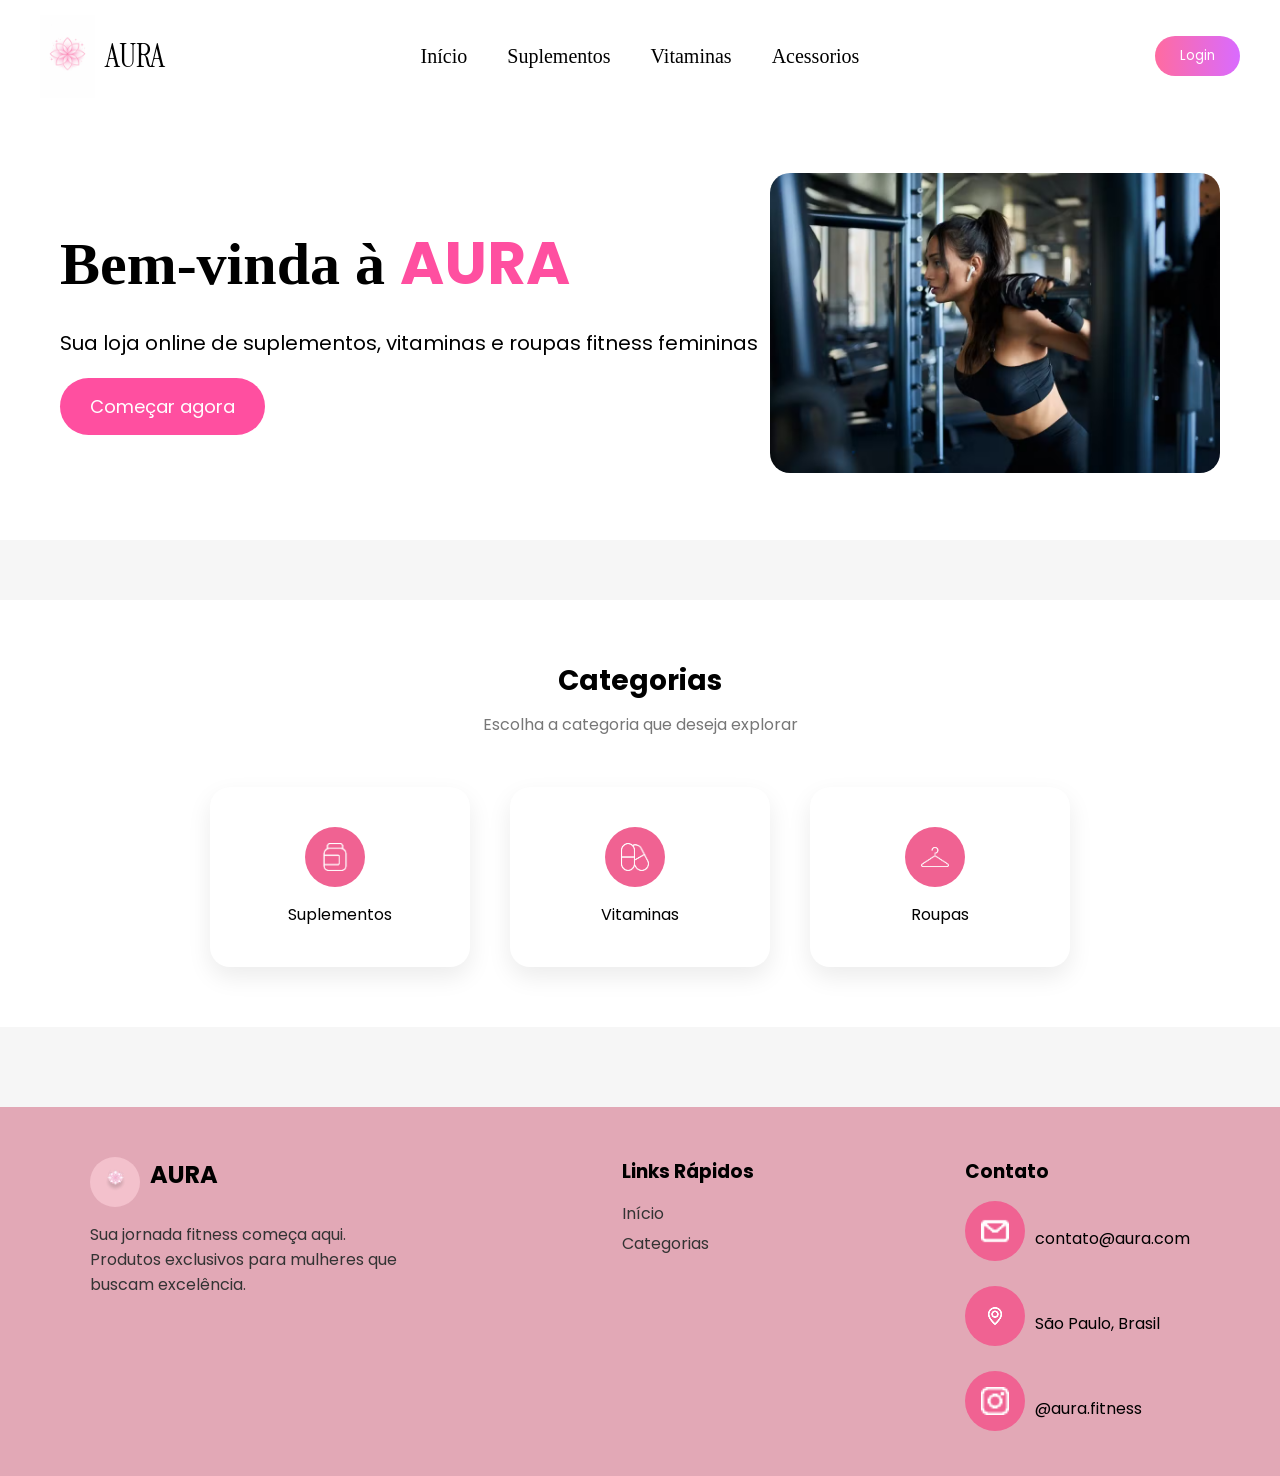
==== index.html @ 8f2a3bb4 "primeiro commit" ====
<!DOCTYPE html>
<html lang="pt-br">
<head>
<meta charset="UTF-8">
<meta name="viewport" content="width=device-width, initial-scale=1.0">
<title>AURA</title>
<link rel="stylesheet" href="./styles/styles.css">
</head>
<body>

<header>
    <div class="logo">
        <div class="logocomeço">
            <img src="./image/logoAura.png" alt="Logo Aura" class="logoAura">
            <h1 class="logo">AURA</h1>
                <nav>
                    <a href="#">Início  </a>
                    <a href="#">Suplementos  </a>
                    <a href="#">Vitaminas  </a>
                    <a href="#">Acessorios  </a>
                </nav>
        </div>
    </div>

    <button class="login">Login</button>
</header>

<section class="hero">
    <div class="texto">
    <h2>Bem-vinda à <span>AURA</span></h2>
    <p>Sua loja online de suplementos, vitaminas e roupas fitness femininas</p>
    <button>Começar agora</button>
</div>

<div class="imagem">
    <img src="./image/image.png" alt="Mulher">
    </div>
</section>

<section class="categorias">
    <h2>Categorias</h2>
    <p>Escolha a categoria que deseja explorar</p>
  
    <div class="cards">
  
      <div class="card">
        <div class="icon-circle">
          <img src="./image/suplementos.png" alt="">
        </div>
        <span>Suplementos</span>
      </div>
  
      <div class="card">
        <div class="icon-circle">
          <img src="./image/image 8.png" alt="">
        </div>
        <span>Vitaminas</span>
      </div>
  
      <div class="card">
        <div class="icon-circle">
          <img src="./image/cabide 1.png" alt="">
        </div>
        <span>Roupas</span>
      </div>
  
    </div>
  </section>
<footer class="footer">
    <div class="footer-container">
  
  
      <div class="footer-left">
        <div class="logo-box">
          <div class="logo-circle">
            <img src="./image/n1 1.png" alt="logo">
          </div>
          <h2>AURA</h2>
        </div>
  
        <p>
          Sua jornada fitness começa aqui. Produtos exclusivos 
          para mulheres que buscam excelência.
        </p>
      </div>
  
      <div class="footer-links">
        <h3>Links Rápidos</h3>
        <a href="#">Início</a>
        <a href="#">Categorias</a>
      </div>
  
     
      <div class="footer-contact">
        <h3>Contato</h3>
  
        <div class="contact-item">
          <div class="icon-circle">
            <img src="./image/o-email 1.png">
          </div>
          <span>contato@aura.com</span>
        </div>
  
        <div class="contact-item">
          <div class="icon-circle">
            <img src="./image/localizacao (1) 2.png">
          </div>
          <span>São Paulo, Brasil</span>
        </div>
  
        <div class="contact-item">
          <div class="icon-circle">
            <img src="./image/logotipo-do-instagram 1.png">
          </div>
          <span>@aura.fitness</span>
        </div>
  
      </div>
  
    </div>
  </footer>
    </div>
  </footer>
</body>
</html>
---- styles/styles.css ----
@import url('https://fonts.googleapis.com/css2?family=Instrument+Serif:ital@0;1&family=Playfair+Display:ital,wght@0,400..900;1,400..900&display=swap');
@import url('https://fonts.googleapis.com/css2?family=Inria+Serif:ital,wght@0,300;0,400;0,700;1,300;1,400;1,700&family=Instrument+Serif:ital@0;1&family=Playfair+Display:ital,wght@0,400..900;1,400..900&display=swap');
@import url('https://fonts.googleapis.com/css2?family=Inria+Serif:ital,wght@0,300;0,400;0,700;1,300;1,400;1,700&family=Instrument+Serif:ital@0;1&family=Playfair+Display:ital,wght@0,400..900;1,400..900&family=Poppins:ital,wght@0,100;0,200;0,300;0,400;0,500;0,600;0,700;0,800;0,900;1,100;1,200;1,300;1,400;1,500;1,600;1,700;1,800;1,900&display=swap');

*{
  margin: 0;
  padding: 0;
  box-sizing: border-box;
}

body{
  background-color: #f7eef1;
  font-family: Arial, sans-serif;
}

header{
  display: flex;
  justify-content: space-between;
  align-items: center;
  padding: 15px 40px;
  background-color: #ffffff;
}

.logocomeço{
  display: flex;
  align-items: center;
  gap: 10px;
}

.logoAura{
  width: 55px;
}

.logo{
  font-size: 32px;
  font-weight: 500;
}


nav{
  display: flex;
  gap: 40px;
  position: absolute;
  left: 50%;
  transform: translateX(-50%);

}

nav a{
  text-decoration: none;
  color: black;
  font-size: 20px;
  font-family: 'inria, serif';
}


.login{
  background: linear-gradient(to right, #ff6ba0, #d96bff);
  border: none;
  padding: 10px 25px;
  border-radius: 25px;
  color: white;
}

.hero{
  display: flex;
  justify-content: space-between;
  align-items: center;
  padding: 60px;
}

.texto h2{
  font-size: 60px;
  font-family: 'poppins, serif';
}

.texto span{
  color: #ff4fa0;
}

.texto p{
  margin: 20px 0;
  font-size: 20px;
}

.texto button{
  background-color: #ff4fa0;
  border: none;
  padding: 15px 30px;
  border-radius: 30px;
  color: #ffffff;
  font-size: 18px;
}

.imagem img{
  width: 450px;
  border-radius: 20px;
}

.categorias{
  text-align: center;
  margin-top: 60px;
}

h1{
  font-family: 'Instrument Serif';
}
----------------
.footer {
  background: #f8c6d8;
  padding: 50px 20px;

}

.footer-container {
  display: flex;
  justify-content: space-between;
  max-width: 1200px;
  margin: auto;
  gap: 40px;
}

/* ESQUERDA */
.footer-left {
  max-width: 300px;
}

.logo-box {
  display: flex;
  align-items: center;
  gap: 10px;
  margin-bottom: 15px;
}

.logo-circle {
  width: 50px;
  height: 50px;
  background: #f3c1cc;
  border-radius: 50%;
  display: flex;
  align-items: center;
  justify-content: center;
}

.logo-circle img {
  width: 25px;
}

/* LINKS */
.footer-links {
  display: flex;
  flex-direction: column;
}

.footer-links h3 {
  margin-bottom: 10px;
}

.footer-links a {
  text-decoration: none;
  color: #333;
  margin-bottom: 5px;
}

/* CONTATO */
.footer-contact h3 {
  margin-bottom: 10px;
}

.contact-item {
  display: flex;
  align-items: center;
  margin-bottom: 10px;
}

.icon-circle {
  width: 35px;
  height: 35px;
  background: #f06292;
  border-radius: 50%;
  display: flex;
  align-items: center;
  justify-content: center;
  margin-right: 10px;
}

.icon-circle img {
  width: 18px;
  filter: brightness(0) invert(1);
}
---------------------
.categorias {
  text-align: center;
  padding: 60px 20px;
  background: #f5f5f5;
}

.categorias h2 {
  font-size: 28px;
  margin-bottom: 10px;
}

.categorias p {
  color: #777;
  margin-bottom: 40px;
}

/* CARDS */
.cards {
  display: flex;
  justify-content: center;
  gap: 40px;
}

.card {
  background: #fff;
  width: 250px;
  height: 160px;
  border-radius: 15px;
  display: flex;
  flex-direction: column;
  align-items: center;
  justify-content: center;
  box-shadow: 0 5px 15px rgba(0,0,0,0.1);
}

/* CÍRCULO ROSA */
.icon-circle {
  width: 60px;
  height: 60px;
  background: #f06292;
  border-radius: 50%;
  display: flex;
  align-items: center;
  justify-content: center;
  margin-bottom: 15px;
}

.icon-circle img {
  width: 28px;
  filter: brightness(0) invert(1);
}

.card span {
  font-size: 16px;
}

section{
  background-color: #ffffff;
}
* {
  margin: 0;
  padding: 0;
  box-sizing: border-box;
  font-family: 'Poppins', sans-serif;
}

body {
  background: #f6f6f6;
}

/* TÍTULO */
.categorias {
  text-align: center;
  padding: 60px 20px;
}

.categorias h1 {
  font-size: 36px;
  margin-bottom: 10px;
}

.categorias p {
  color: #777;
  margin-bottom: 50px;
}

/* CARDS */
.cards {
  display: flex;
  justify-content: center;
  gap: 40px;
  flex-wrap: wrap;
}

.card {
  background: #fff;
  width: 260px;
  height: 180px;
  border-radius: 20px;
  box-shadow: 0 10px 25px rgba(0,0,0,0.08);
  display: flex;
  flex-direction: column;
  justify-content: center;
  align-items: center;
  transition: 0.3s;
}

.card:hover {
  transform: translateY(-5px);
}

.icon {
  background: #e85d8e;
  width: 70px;
  height: 70px;
  border-radius: 50%;
  display: flex;
  align-items: center;
  justify-content: center;
  color: white;
  font-size: 28px;
  margin-bottom: 15px;
}

/* FOOTER */
footer {
  background: #e2a8b6;
  margin-top: 80px;
  padding: 50px 20px 20px;
}

.footer-container {
  max-width: 1100px;
  margin: auto;
  display: flex;
  justify-content: space-between;
  gap: 40px;
}

.footer-left {
  max-width: 320px;
}

.footer-left h2 {
  font-size: 24px;
  margin-bottom: 15px;
}

.footer-left p {
  color: #333;
}

.footer-links h3,
.footer-contact h3 {
  margin-bottom: 15px;
}

.footer-links p,
.footer-contact p {
  margin-bottom: 10px;
  color: #333;
}

/* LINHA FINAL */
.footer-bottom {
  text-align: center;
  margin-top: 40px;
  padding-top: 20px;
  border-top: 2px solid #d98fa3;
  font-size: 14px;
}
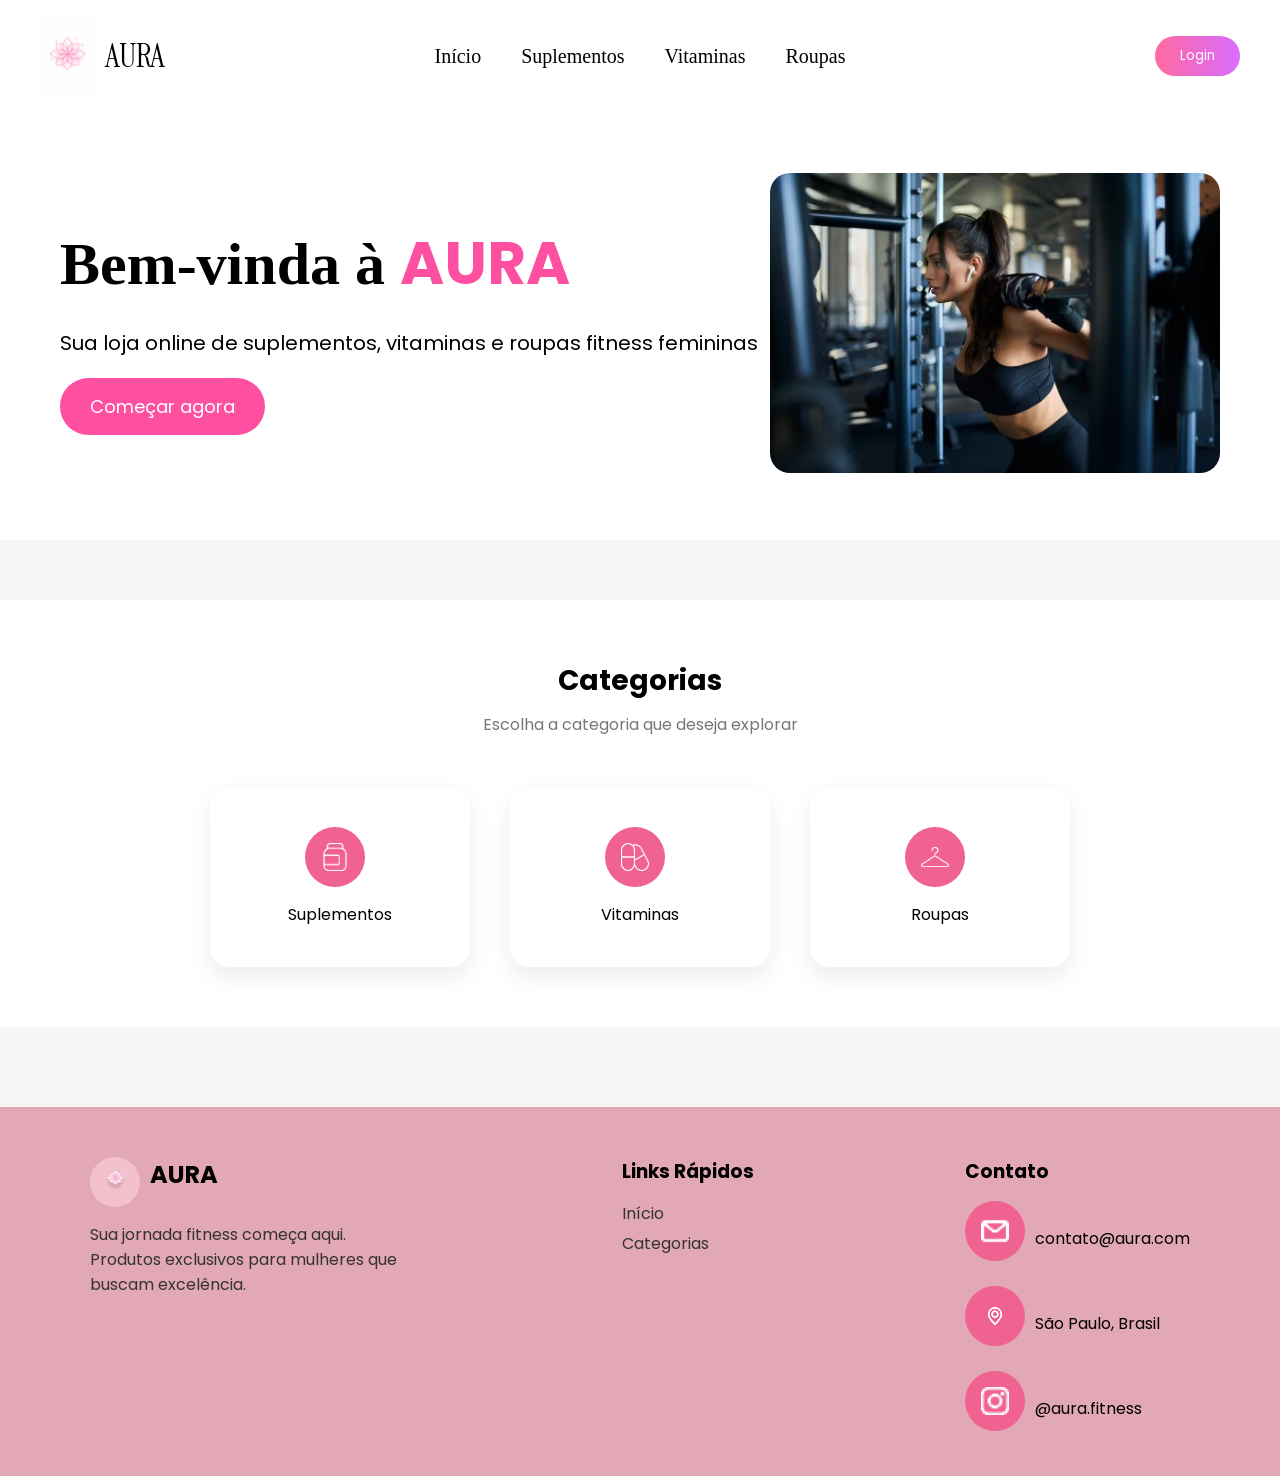
==== commit 734ff7bc: "Teste de modificação" ====
--- a/index.html
+++ b/index.html
@@ -17,7 +17,7 @@
                     <a href="#">Início  </a>
                     <a href="#">Suplementos  </a>
                     <a href="#">Vitaminas  </a>
-                    <a href="#">Acessorios  </a>
+                    <a href="#">Roupas  </a>
                 </nav>
         </div>
     </div>
